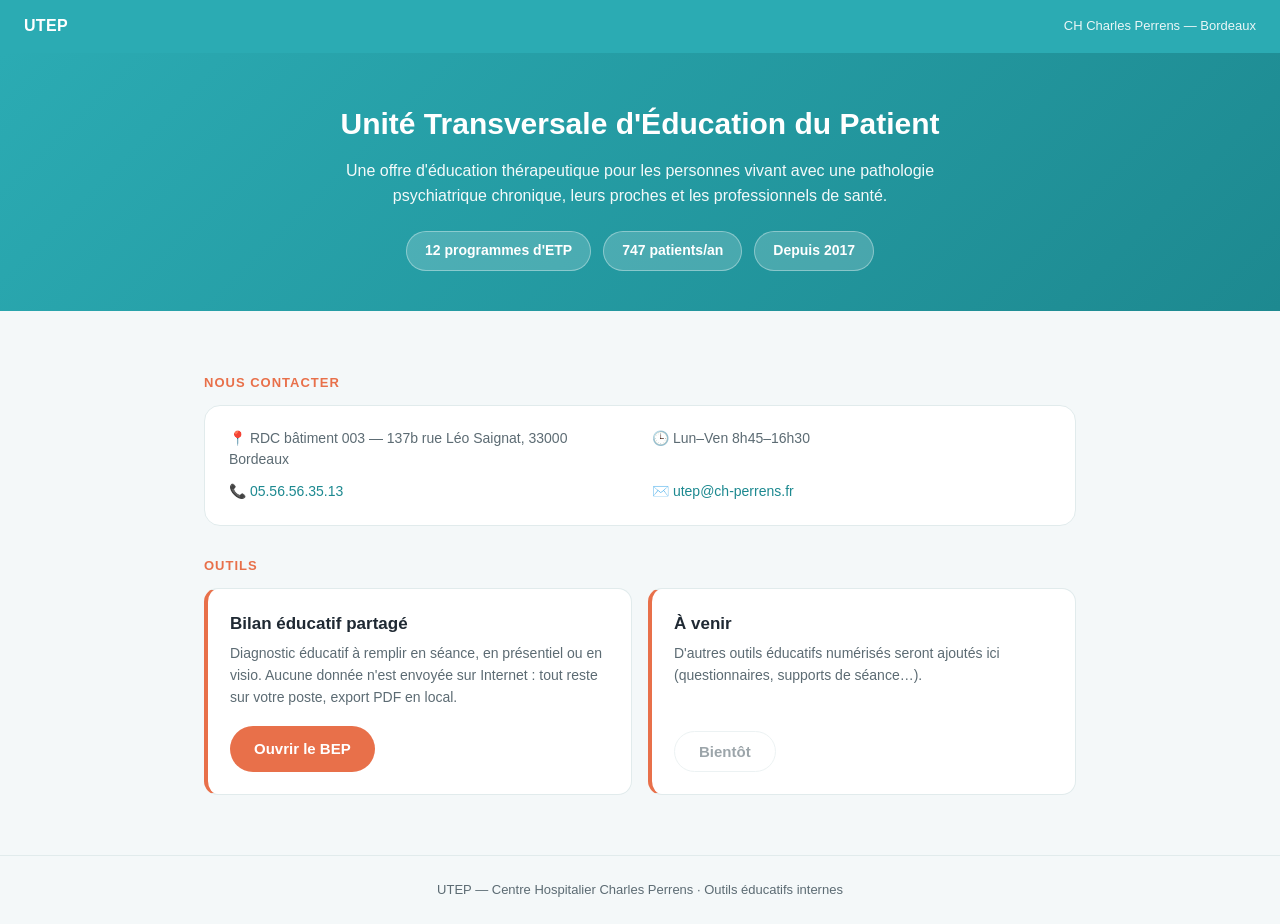
==== index.html @ a3031464 "initialize index + bep" ====
<!DOCTYPE html>
<html lang="fr">
<head>
<meta charset="UTF-8">
<meta name="viewport" content="width=device-width, initial-scale=1.0">
<title>UTEP — CH Charles Perrens</title>
<style>
  :root{
    --teal:#2BABB3;
    --teal-fonce:#1d8990;
    --orange:#E8704A;
    --encre:#1f2933;
    --gris:#5c6b73;
    --fond:#f4f8f9;
    --carte:#ffffff;
    --bord:#e1ebec;
  }
  *{box-sizing:border-box}
  body{
    margin:0;font-family:-apple-system,BlinkMacSystemFont,"Segoe UI",Roboto,Helvetica,Arial,sans-serif;
    background:var(--fond);color:var(--encre);line-height:1.55;
  }
  .nav{
    background:var(--teal);color:#fff;padding:14px 24px;
    display:flex;align-items:center;gap:14px;
  }
  .nav strong{font-size:16px;letter-spacing:.3px}
  .nav span{font-size:13px;opacity:.9;margin-left:auto}
  .hero{
    background:linear-gradient(135deg,var(--teal) 0%,var(--teal-fonce) 100%);
    color:#fff;padding:48px 24px 40px;text-align:center;
  }
  .hero h1{margin:0 0 12px;font-size:30px;font-weight:800}
  .hero p{margin:0 auto;max-width:620px;font-size:16px;opacity:.95}
  .stats{display:flex;gap:12px;justify-content:center;flex-wrap:wrap;margin-top:22px}
  .pill{
    background:rgba(255,255,255,.18);border:1px solid rgba(255,255,255,.35);
    border-radius:999px;padding:8px 18px;font-size:14px;font-weight:600;
  }
  .wrap{max-width:920px;margin:0 auto;padding:32px 24px 60px}
  .label{
    color:var(--orange);font-weight:700;font-size:13px;letter-spacing:1px;
    text-transform:uppercase;margin:30px 0 12px;
  }
  .carte{background:var(--carte);border:1px solid var(--bord);border-radius:16px;padding:22px 24px;margin-bottom:16px}
  .contact{display:grid;grid-template-columns:1fr 1fr;gap:10px 24px;font-size:14px;color:var(--gris)}
  .contact a{color:var(--teal-fonce);text-decoration:none}
  .contact a:hover{text-decoration:underline}
  .outils{display:grid;grid-template-columns:1fr 1fr;gap:16px}
  .outil{
    background:var(--carte);border:1px solid var(--bord);border-left:4px solid var(--orange);
    border-radius:14px;padding:22px;display:flex;flex-direction:column;
  }
  .outil h3{margin:0 0 6px;font-size:17px}
  .outil p{margin:0 0 18px;font-size:14px;color:var(--gris);flex:1}
  .btn{
    align-self:flex-start;background:var(--orange);color:#fff;border:0;border-radius:999px;
    padding:11px 24px;font-size:15px;font-weight:700;text-decoration:none;cursor:pointer;
    transition:filter .12s,transform .08s;
  }
  .btn:hover{filter:brightness(1.06)}
  .btn:active{transform:translateY(1px)}
  .btn.gris{background:#fff;color:var(--gris);border:1.5px solid var(--bord)}
  .pied{text-align:center;color:var(--gris);font-size:13px;padding:24px;border-top:1px solid var(--bord)}
  @media(max-width:640px){.contact,.outils{grid-template-columns:1fr}.hero h1{font-size:24px}}
</style>
</head>
<body>

<div class="nav">
  <strong>UTEP</strong>
  <span>CH Charles Perrens — Bordeaux</span>
</div>

<div class="hero">
  <h1>Unité Transversale d'Éducation du Patient</h1>
  <p>Une offre d'éducation thérapeutique pour les personnes vivant avec une pathologie psychiatrique chronique, leurs proches et les professionnels de santé.</p>
  <div class="stats">
    <span class="pill">12 programmes d'ETP</span>
    <span class="pill">747 patients/an</span>
    <span class="pill">Depuis 2017</span>
  </div>
</div>

<div class="wrap">

  <p class="label">Nous contacter</p>
  <div class="carte">
    <div class="contact">
      <div>📍 RDC bâtiment 003 — 137b rue Léo Saignat, 33000 Bordeaux</div>
      <div>🕒 Lun–Ven 8h45–16h30</div>
      <div>📞 <a href="tel:0556563513">05.56.56.35.13</a></div>
      <div>✉️ <a href="mailto:utep@ch-perrens.fr">utep@ch-perrens.fr</a></div>
    </div>
  </div>

  <p class="label">Outils</p>
  <div class="outils">
    <div class="outil">
      <h3>Bilan éducatif partagé</h3>
      <p>Diagnostic éducatif à remplir en séance, en présentiel ou en visio. Aucune donnée n'est envoyée sur Internet : tout reste sur votre poste, export PDF en local.</p>
      <a class="btn" href="bep.html">Ouvrir le BEP</a>
    </div>
    <div class="outil">
      <h3>À venir</h3>
      <p>D'autres outils éducatifs numérisés seront ajoutés ici (questionnaires, supports de séance…).</p>
      <button class="btn gris" disabled style="opacity:.6;cursor:default">Bientôt</button>
    </div>
  </div>

</div>

<div class="pied">UTEP — Centre Hospitalier Charles Perrens · Outils éducatifs internes</div>

</body>
</html>
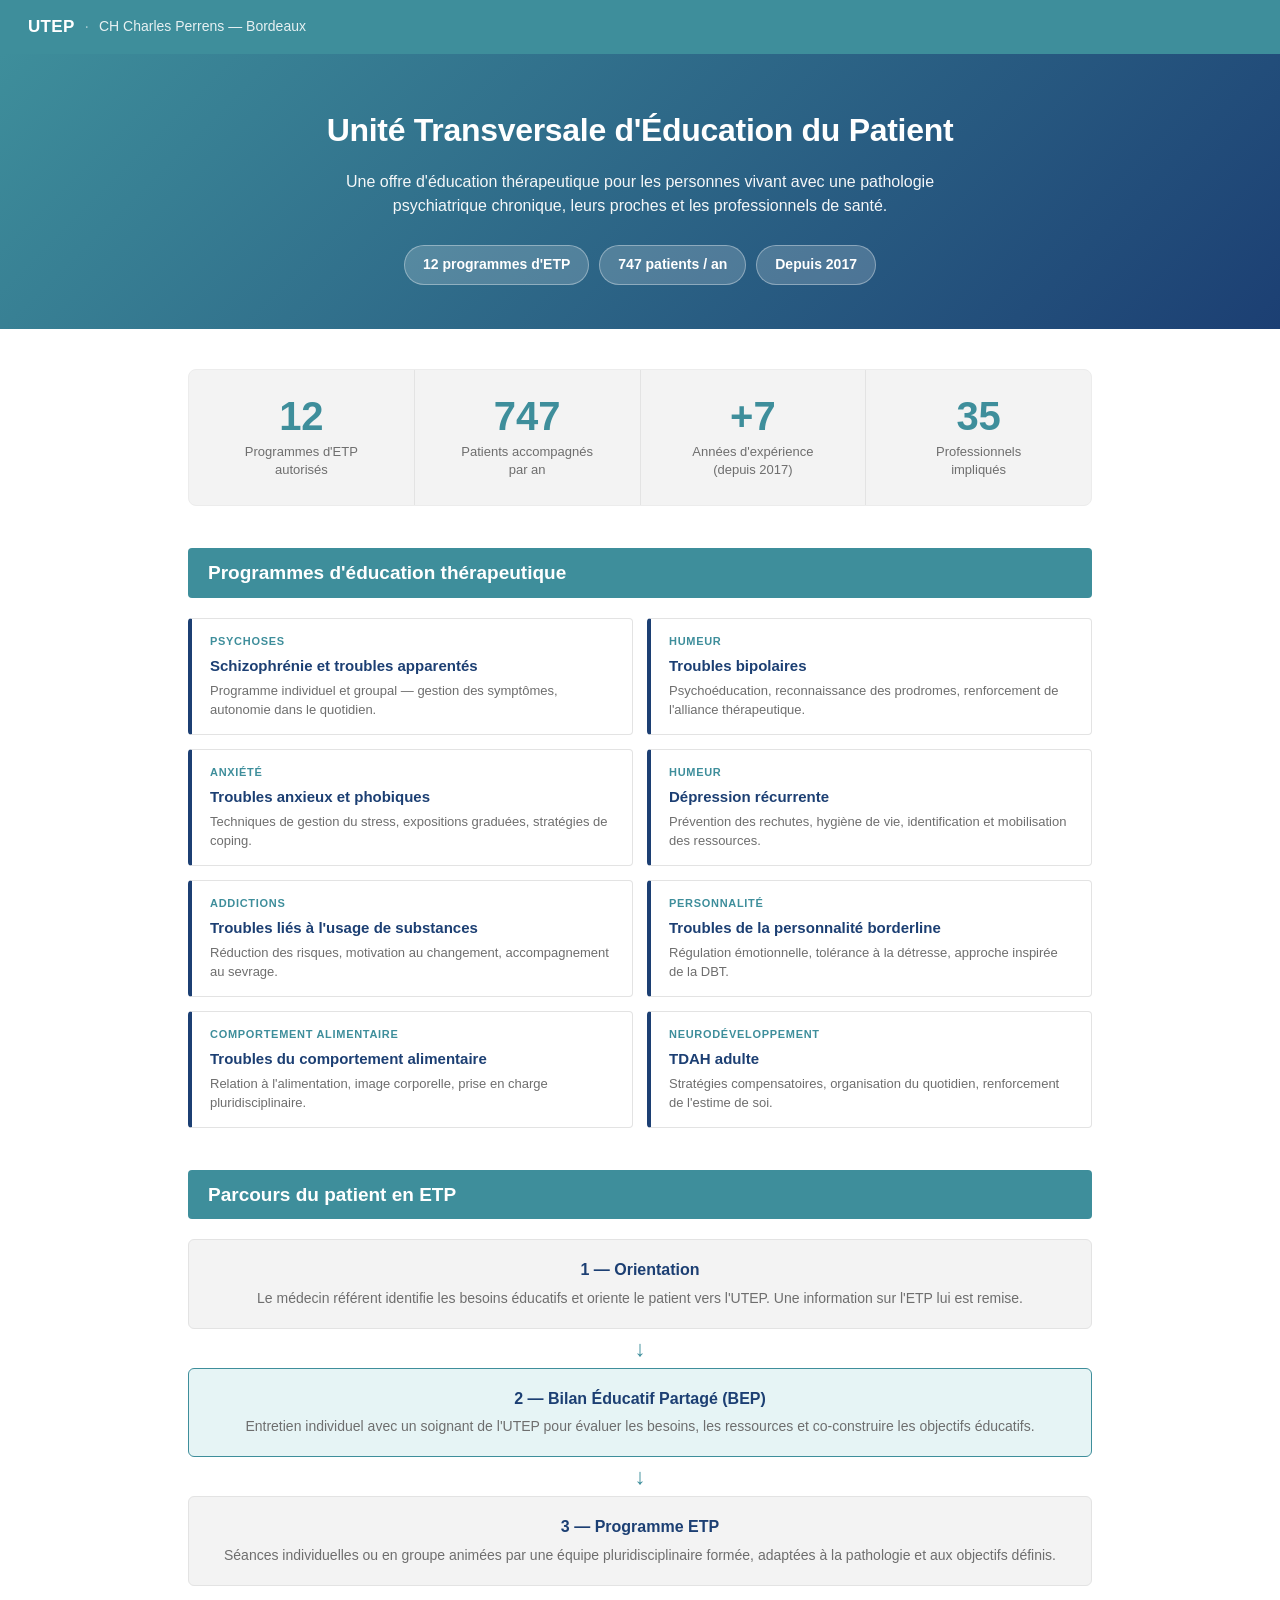
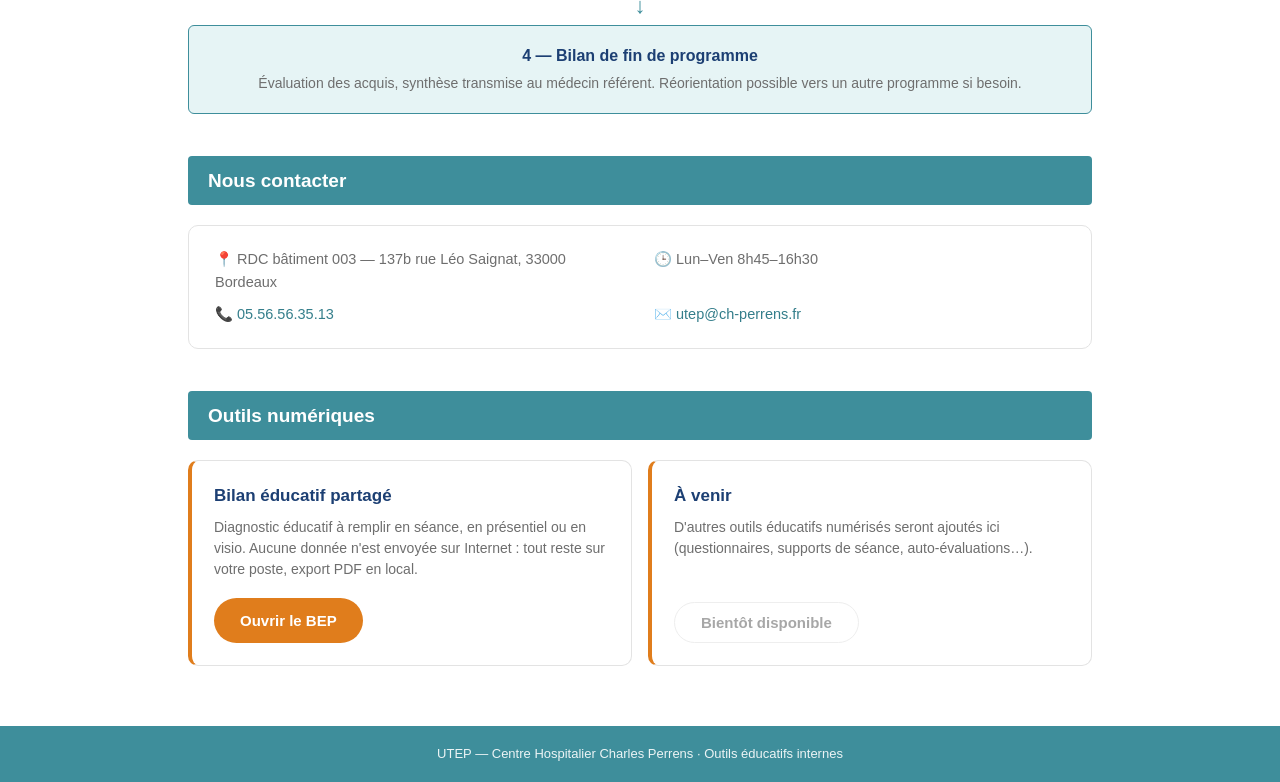
==== commit bfe8425b: "amlélioration index" ====
--- a/index.html
+++ b/index.html
@@ -5,88 +5,379 @@
 <meta name="viewport" content="width=device-width, initial-scale=1.0">
 <title>UTEP — CH Charles Perrens</title>
 <style>
-  :root{
-    --teal:#2BABB3;
-    --teal-fonce:#1d8990;
-    --orange:#E8704A;
-    --encre:#1f2933;
-    --gris:#5c6b73;
-    --fond:#f4f8f9;
-    --carte:#ffffff;
-    --bord:#e1ebec;
-  }
-  *{box-sizing:border-box}
-  body{
-    margin:0;font-family:-apple-system,BlinkMacSystemFont,"Segoe UI",Roboto,Helvetica,Arial,sans-serif;
-    background:var(--fond);color:var(--encre);line-height:1.55;
-  }
-  .nav{
-    background:var(--teal);color:#fff;padding:14px 24px;
-    display:flex;align-items:center;gap:14px;
-  }
-  .nav strong{font-size:16px;letter-spacing:.3px}
-  .nav span{font-size:13px;opacity:.9;margin-left:auto}
-  .hero{
-    background:linear-gradient(135deg,var(--teal) 0%,var(--teal-fonce) 100%);
-    color:#fff;padding:48px 24px 40px;text-align:center;
-  }
-  .hero h1{margin:0 0 12px;font-size:30px;font-weight:800}
-  .hero p{margin:0 auto;max-width:620px;font-size:16px;opacity:.95}
-  .stats{display:flex;gap:12px;justify-content:center;flex-wrap:wrap;margin-top:22px}
-  .pill{
-    background:rgba(255,255,255,.18);border:1px solid rgba(255,255,255,.35);
-    border-radius:999px;padding:8px 18px;font-size:14px;font-weight:600;
-  }
-  .wrap{max-width:920px;margin:0 auto;padding:32px 24px 60px}
-  .label{
-    color:var(--orange);font-weight:700;font-size:13px;letter-spacing:1px;
-    text-transform:uppercase;margin:30px 0 12px;
-  }
-  .carte{background:var(--carte);border:1px solid var(--bord);border-radius:16px;padding:22px 24px;margin-bottom:16px}
-  .contact{display:grid;grid-template-columns:1fr 1fr;gap:10px 24px;font-size:14px;color:var(--gris)}
-  .contact a{color:var(--teal-fonce);text-decoration:none}
-  .contact a:hover{text-decoration:underline}
-  .outils{display:grid;grid-template-columns:1fr 1fr;gap:16px}
-  .outil{
-    background:var(--carte);border:1px solid var(--bord);border-left:4px solid var(--orange);
-    border-radius:14px;padding:22px;display:flex;flex-direction:column;
-  }
-  .outil h3{margin:0 0 6px;font-size:17px}
-  .outil p{margin:0 0 18px;font-size:14px;color:var(--gris);flex:1}
-  .btn{
-    align-self:flex-start;background:var(--orange);color:#fff;border:0;border-radius:999px;
-    padding:11px 24px;font-size:15px;font-weight:700;text-decoration:none;cursor:pointer;
-    transition:filter .12s,transform .08s;
-  }
-  .btn:hover{filter:brightness(1.06)}
-  .btn:active{transform:translateY(1px)}
-  .btn.gris{background:#fff;color:var(--gris);border:1.5px solid var(--bord)}
-  .pied{text-align:center;color:var(--gris);font-size:13px;padding:24px;border-top:1px solid var(--bord)}
-  @media(max-width:640px){.contact,.outils{grid-template-columns:1fr}.hero h1{font-size:24px}}
+  :root {
+    --teal: #3e8e9b;
+    --teal-dark: #347e8b;
+    --navy: #1c3f73;
+    --orange: #e07d1c;
+    --text: #3f3f3f;
+    --grey: #6e6e6e;
+    --light: #f3f3f3;
+    --border: #e3e3e3;
+    --white: #fff;
+  }
+
+  * { box-sizing: border-box; margin: 0; padding: 0; }
+
+  body {
+    font-family: -apple-system, BlinkMacSystemFont, "Segoe UI", Roboto, Helvetica, Arial, sans-serif;
+    color: var(--text);
+    background: var(--white);
+    line-height: 1.55;
+    font-size: 16px;
+  }
+
+  a { color: var(--orange); text-decoration: none; }
+  a:hover { text-decoration: underline; }
+
+  /* NAV */
+  .nav {
+    background: var(--teal);
+    color: #fff;
+    display: flex;
+    align-items: center;
+    padding: 0 28px;
+    height: 54px;
+    gap: 10px;
+  }
+  .nav-brand { font-weight: 700; font-size: 17px; letter-spacing: .3px; }
+  .nav-sep { opacity: .5; }
+  .nav-sub { font-size: 14px; opacity: .88; }
+
+  /* HERO */
+  .hero {
+    background: linear-gradient(135deg, var(--teal) 0%, var(--navy) 100%);
+    color: #fff;
+    padding: 52px 28px 44px;
+    text-align: center;
+  }
+  .hero h1 {
+    font-size: 32px;
+    font-weight: 800;
+    margin-bottom: 14px;
+    letter-spacing: -.3px;
+  }
+  .hero p {
+    max-width: 640px;
+    margin: 0 auto 26px;
+    font-size: 16px;
+    opacity: .95;
+  }
+  .pills {
+    display: flex;
+    gap: 10px;
+    justify-content: center;
+    flex-wrap: wrap;
+  }
+  .pill {
+    background: rgba(255,255,255,.18);
+    border: 1px solid rgba(255,255,255,.35);
+    border-radius: 999px;
+    padding: 8px 18px;
+    font-size: 14px;
+    font-weight: 600;
+  }
+
+  /* WRAP */
+  .wrap { max-width: 960px; margin: 0 auto; padding: 0 28px 60px; }
+
+  /* SECTION TITLE */
+  .sec-title {
+    background: var(--teal);
+    color: #fff;
+    font-size: 19px;
+    font-weight: 700;
+    padding: 10px 20px;
+    border-radius: 4px;
+    margin: 42px 0 20px;
+  }
+
+  /* STATS */
+  .stats-band {
+    background: var(--light);
+    border: 1px solid #ececec;
+    border-radius: 8px;
+    display: flex;
+    overflow: hidden;
+    margin-top: 40px;
+  }
+  .stat-item {
+    flex: 1;
+    text-align: center;
+    padding: 26px 16px;
+    border-right: 1px solid var(--border);
+  }
+  .stat-item:last-child { border-right: none; }
+  .stat-num {
+    font-size: 40px;
+    font-weight: 800;
+    color: var(--teal);
+    line-height: 1;
+  }
+  .stat-label {
+    font-size: 13px;
+    color: var(--grey);
+    margin-top: 7px;
+    line-height: 1.4;
+  }
+
+  /* PROGRAMMES */
+  .prog-grid {
+    display: grid;
+    grid-template-columns: 1fr 1fr;
+    gap: 14px;
+  }
+  .prog-card {
+    border: 1px solid var(--border);
+    border-left: 4px solid var(--navy);
+    border-radius: 4px;
+    padding: 14px 18px;
+    background: var(--white);
+  }
+  .prog-cat {
+    font-size: 11px;
+    text-transform: uppercase;
+    letter-spacing: .7px;
+    color: var(--teal);
+    font-weight: 700;
+    margin-bottom: 4px;
+  }
+  .prog-name {
+    font-size: 15px;
+    color: var(--navy);
+    font-weight: 600;
+    margin-bottom: 5px;
+  }
+  .prog-detail {
+    font-size: 13px;
+    color: var(--grey);
+    line-height: 1.45;
+  }
+
+  /* PARCOURS */
+  .parcours { display: flex; flex-direction: column; }
+  .step {
+    border-radius: 6px;
+    padding: 18px 26px;
+    text-align: center;
+  }
+  .step.teal {
+    background: #e6f4f5;
+    border: 1.5px solid var(--teal);
+  }
+  .step.neutral {
+    background: var(--light);
+    border: 1px solid var(--border);
+  }
+  .step h4 {
+    font-size: 16px;
+    font-weight: 700;
+    color: var(--navy);
+    margin-bottom: 5px;
+  }
+  .step p { font-size: 14px; color: var(--grey); }
+  .step-arrow {
+    text-align: center;
+    color: var(--teal);
+    font-size: 22px;
+    line-height: 1.5;
+    padding: 3px 0;
+  }
+
+  /* CONTACT */
+  .contact-card {
+    background: var(--white);
+    border: 1px solid var(--border);
+    border-radius: 10px;
+    padding: 22px 26px;
+  }
+  .contact-grid {
+    display: grid;
+    grid-template-columns: 1fr 1fr;
+    gap: 10px 28px;
+    font-size: 14.5px;
+    color: var(--grey);
+  }
+  .contact-grid a { color: var(--teal-dark); }
+  .contact-grid a:hover { text-decoration: underline; }
+
+  /* OUTILS */
+  .outils-grid {
+    display: grid;
+    grid-template-columns: 1fr 1fr;
+    gap: 16px;
+  }
+  .outil-card {
+    background: var(--white);
+    border: 1px solid var(--border);
+    border-left: 4px solid var(--orange);
+    border-radius: 10px;
+    padding: 22px;
+    display: flex;
+    flex-direction: column;
+  }
+  .outil-card h3 { margin-bottom: 7px; font-size: 17px; color: var(--navy); }
+  .outil-card p { font-size: 14px; color: var(--grey); flex: 1; margin-bottom: 18px; line-height: 1.5; }
+  .btn {
+    align-self: flex-start;
+    background: var(--orange);
+    color: #fff;
+    border: 0;
+    border-radius: 999px;
+    padding: 11px 26px;
+    font-size: 15px;
+    font-weight: 700;
+    text-decoration: none;
+    cursor: pointer;
+    display: inline-block;
+    transition: filter .12s, transform .08s;
+  }
+  .btn:hover { filter: brightness(1.07); text-decoration: none; }
+  .btn:active { transform: translateY(1px); }
+  .btn.disabled {
+    background: var(--white);
+    color: var(--grey);
+    border: 1.5px solid var(--border);
+    opacity: .6;
+    cursor: default;
+    pointer-events: none;
+  }
+
+  /* FOOTER */
+  .footer {
+    background: var(--teal);
+    color: rgba(255,255,255,.9);
+    text-align: center;
+    font-size: 13px;
+    padding: 18px 24px;
+  }
+
+  @media (max-width: 640px) {
+    .stats-band { flex-direction: column; }
+    .stat-item { border-right: none; border-bottom: 1px solid var(--border); }
+    .stat-item:last-child { border-bottom: none; }
+    .prog-grid,
+    .outils-grid { grid-template-columns: 1fr; }
+    .contact-grid { grid-template-columns: 1fr; }
+    .hero h1 { font-size: 24px; }
+  }
 </style>
 </head>
 <body>
 
-<div class="nav">
-  <strong>UTEP</strong>
-  <span>CH Charles Perrens — Bordeaux</span>
-</div>
-
+<!-- NAV -->
+<nav class="nav">
+  <span class="nav-brand">UTEP</span>
+  <span class="nav-sep">·</span>
+  <span class="nav-sub">CH Charles Perrens — Bordeaux</span>
+</nav>
+
+<!-- HERO -->
 <div class="hero">
   <h1>Unité Transversale d'Éducation du Patient</h1>
   <p>Une offre d'éducation thérapeutique pour les personnes vivant avec une pathologie psychiatrique chronique, leurs proches et les professionnels de santé.</p>
-  <div class="stats">
+  <div class="pills">
     <span class="pill">12 programmes d'ETP</span>
-    <span class="pill">747 patients/an</span>
+    <span class="pill">747 patients / an</span>
     <span class="pill">Depuis 2017</span>
   </div>
 </div>
 
 <div class="wrap">
 
-  <p class="label">Nous contacter</p>
-  <div class="carte">
-    <div class="contact">
+  <!-- STATS -->
+  <div class="stats-band">
+    <div class="stat-item">
+      <div class="stat-num">12</div>
+      <div class="stat-label">Programmes d'ETP<br>autorisés</div>
+    </div>
+    <div class="stat-item">
+      <div class="stat-num">747</div>
+      <div class="stat-label">Patients accompagnés<br>par an</div>
+    </div>
+    <div class="stat-item">
+      <div class="stat-num">+7</div>
+      <div class="stat-label">Années d'expérience<br>(depuis 2017)</div>
+    </div>
+    <div class="stat-item">
+      <div class="stat-num">35</div>
+      <div class="stat-label">Professionnels<br>impliqués</div>
+    </div>
+  </div>
+
+  <!-- PROGRAMMES -->
+  <div class="sec-title">Programmes d'éducation thérapeutique</div>
+  <div class="prog-grid">
+    <div class="prog-card">
+      <div class="prog-cat">Psychoses</div>
+      <div class="prog-name">Schizophrénie et troubles apparentés</div>
+      <div class="prog-detail">Programme individuel et groupal — gestion des symptômes, autonomie dans le quotidien.</div>
+    </div>
+    <div class="prog-card">
+      <div class="prog-cat">Humeur</div>
+      <div class="prog-name">Troubles bipolaires</div>
+      <div class="prog-detail">Psychoéducation, reconnaissance des prodromes, renforcement de l'alliance thérapeutique.</div>
+    </div>
+    <div class="prog-card">
+      <div class="prog-cat">Anxiété</div>
+      <div class="prog-name">Troubles anxieux et phobiques</div>
+      <div class="prog-detail">Techniques de gestion du stress, expositions graduées, stratégies de coping.</div>
+    </div>
+    <div class="prog-card">
+      <div class="prog-cat">Humeur</div>
+      <div class="prog-name">Dépression récurrente</div>
+      <div class="prog-detail">Prévention des rechutes, hygiène de vie, identification et mobilisation des ressources.</div>
+    </div>
+    <div class="prog-card">
+      <div class="prog-cat">Addictions</div>
+      <div class="prog-name">Troubles liés à l'usage de substances</div>
+      <div class="prog-detail">Réduction des risques, motivation au changement, accompagnement au sevrage.</div>
+    </div>
+    <div class="prog-card">
+      <div class="prog-cat">Personnalité</div>
+      <div class="prog-name">Troubles de la personnalité borderline</div>
+      <div class="prog-detail">Régulation émotionnelle, tolérance à la détresse, approche inspirée de la DBT.</div>
+    </div>
+    <div class="prog-card">
+      <div class="prog-cat">Comportement alimentaire</div>
+      <div class="prog-name">Troubles du comportement alimentaire</div>
+      <div class="prog-detail">Relation à l'alimentation, image corporelle, prise en charge pluridisciplinaire.</div>
+    </div>
+    <div class="prog-card">
+      <div class="prog-cat">Neurodéveloppement</div>
+      <div class="prog-name">TDAH adulte</div>
+      <div class="prog-detail">Stratégies compensatoires, organisation du quotidien, renforcement de l'estime de soi.</div>
+    </div>
+  </div>
+
+  <!-- PARCOURS PATIENT -->
+  <div class="sec-title">Parcours du patient en ETP</div>
+  <div class="parcours">
+    <div class="step neutral">
+      <h4>1 — Orientation</h4>
+      <p>Le médecin référent identifie les besoins éducatifs et oriente le patient vers l'UTEP. Une information sur l'ETP lui est remise.</p>
+    </div>
+    <div class="step-arrow">↓</div>
+    <div class="step teal">
+      <h4>2 — Bilan Éducatif Partagé (BEP)</h4>
+      <p>Entretien individuel avec un soignant de l'UTEP pour évaluer les besoins, les ressources et co-construire les objectifs éducatifs.</p>
+    </div>
+    <div class="step-arrow">↓</div>
+    <div class="step neutral">
+      <h4>3 — Programme ETP</h4>
+      <p>Séances individuelles ou en groupe animées par une équipe pluridisciplinaire formée, adaptées à la pathologie et aux objectifs définis.</p>
+    </div>
+    <div class="step-arrow">↓</div>
+    <div class="step teal">
+      <h4>4 — Bilan de fin de programme</h4>
+      <p>Évaluation des acquis, synthèse transmise au médecin référent. Réorientation possible vers un autre programme si besoin.</p>
+    </div>
+  </div>
+
+  <!-- CONTACT -->
+  <div class="sec-title">Nous contacter</div>
+  <div class="contact-card">
+    <div class="contact-grid">
       <div>📍 RDC bâtiment 003 — 137b rue Léo Saignat, 33000 Bordeaux</div>
       <div>🕒 Lun–Ven 8h45–16h30</div>
       <div>📞 <a href="tel:0556563513">05.56.56.35.13</a></div>
@@ -94,23 +385,24 @@
     </div>
   </div>
 
-  <p class="label">Outils</p>
-  <div class="outils">
-    <div class="outil">
+  <!-- OUTILS -->
+  <div class="sec-title">Outils numériques</div>
+  <div class="outils-grid">
+    <div class="outil-card">
       <h3>Bilan éducatif partagé</h3>
       <p>Diagnostic éducatif à remplir en séance, en présentiel ou en visio. Aucune donnée n'est envoyée sur Internet : tout reste sur votre poste, export PDF en local.</p>
       <a class="btn" href="bep.html">Ouvrir le BEP</a>
     </div>
-    <div class="outil">
+    <div class="outil-card">
       <h3>À venir</h3>
-      <p>D'autres outils éducatifs numérisés seront ajoutés ici (questionnaires, supports de séance…).</p>
-      <button class="btn gris" disabled style="opacity:.6;cursor:default">Bientôt</button>
+      <p>D'autres outils éducatifs numérisés seront ajoutés ici (questionnaires, supports de séance, auto-évaluations…).</p>
+      <button class="btn disabled" disabled>Bientôt disponible</button>
     </div>
   </div>
 
 </div>
 
-<div class="pied">UTEP — Centre Hospitalier Charles Perrens · Outils éducatifs internes</div>
+<div class="footer">UTEP — Centre Hospitalier Charles Perrens · Outils éducatifs internes</div>
 
 </body>
 </html>
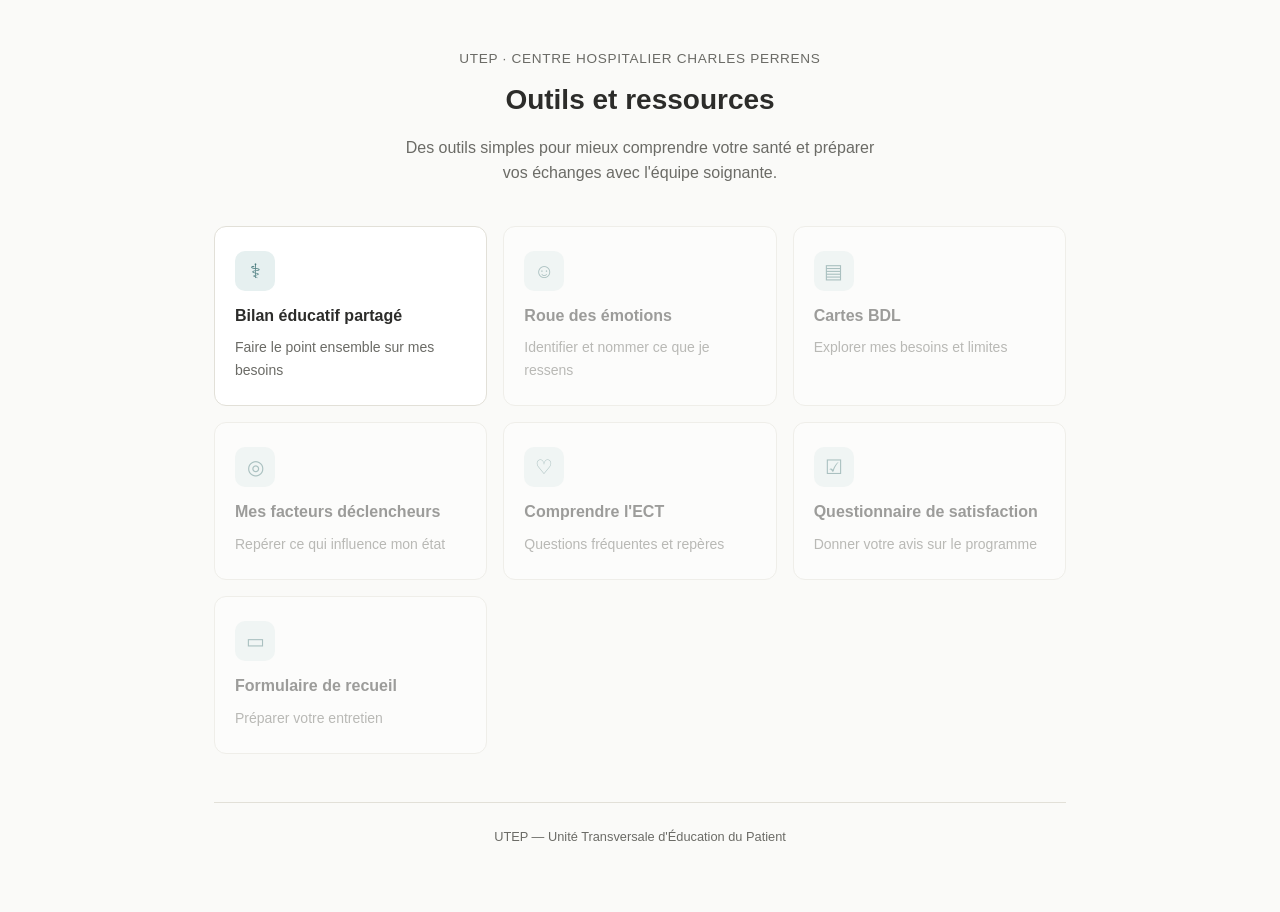
==== commit 55a77d37: "modification visuelle pour un style plus épuré" ====
--- a/index.html
+++ b/index.html
@@ -3,406 +3,68 @@
 <head>
 <meta charset="UTF-8">
 <meta name="viewport" content="width=device-width, initial-scale=1.0">
-<title>UTEP — CH Charles Perrens</title>
-<style>
-  :root {
-    --teal: #3e8e9b;
-    --teal-dark: #347e8b;
-    --navy: #1c3f73;
-    --orange: #e07d1c;
-    --text: #3f3f3f;
-    --grey: #6e6e6e;
-    --light: #f3f3f3;
-    --border: #e3e3e3;
-    --white: #fff;
-  }
-
-  * { box-sizing: border-box; margin: 0; padding: 0; }
-
-  body {
-    font-family: -apple-system, BlinkMacSystemFont, "Segoe UI", Roboto, Helvetica, Arial, sans-serif;
-    color: var(--text);
-    background: var(--white);
-    line-height: 1.55;
-    font-size: 16px;
-  }
-
-  a { color: var(--orange); text-decoration: none; }
-  a:hover { text-decoration: underline; }
-
-  /* NAV */
-  .nav {
-    background: var(--teal);
-    color: #fff;
-    display: flex;
-    align-items: center;
-    padding: 0 28px;
-    height: 54px;
-    gap: 10px;
-  }
-  .nav-brand { font-weight: 700; font-size: 17px; letter-spacing: .3px; }
-  .nav-sep { opacity: .5; }
-  .nav-sub { font-size: 14px; opacity: .88; }
-
-  /* HERO */
-  .hero {
-    background: linear-gradient(135deg, var(--teal) 0%, var(--navy) 100%);
-    color: #fff;
-    padding: 52px 28px 44px;
-    text-align: center;
-  }
-  .hero h1 {
-    font-size: 32px;
-    font-weight: 800;
-    margin-bottom: 14px;
-    letter-spacing: -.3px;
-  }
-  .hero p {
-    max-width: 640px;
-    margin: 0 auto 26px;
-    font-size: 16px;
-    opacity: .95;
-  }
-  .pills {
-    display: flex;
-    gap: 10px;
-    justify-content: center;
-    flex-wrap: wrap;
-  }
-  .pill {
-    background: rgba(255,255,255,.18);
-    border: 1px solid rgba(255,255,255,.35);
-    border-radius: 999px;
-    padding: 8px 18px;
-    font-size: 14px;
-    font-weight: 600;
-  }
-
-  /* WRAP */
-  .wrap { max-width: 960px; margin: 0 auto; padding: 0 28px 60px; }
-
-  /* SECTION TITLE */
-  .sec-title {
-    background: var(--teal);
-    color: #fff;
-    font-size: 19px;
-    font-weight: 700;
-    padding: 10px 20px;
-    border-radius: 4px;
-    margin: 42px 0 20px;
-  }
-
-  /* STATS */
-  .stats-band {
-    background: var(--light);
-    border: 1px solid #ececec;
-    border-radius: 8px;
-    display: flex;
-    overflow: hidden;
-    margin-top: 40px;
-  }
-  .stat-item {
-    flex: 1;
-    text-align: center;
-    padding: 26px 16px;
-    border-right: 1px solid var(--border);
-  }
-  .stat-item:last-child { border-right: none; }
-  .stat-num {
-    font-size: 40px;
-    font-weight: 800;
-    color: var(--teal);
-    line-height: 1;
-  }
-  .stat-label {
-    font-size: 13px;
-    color: var(--grey);
-    margin-top: 7px;
-    line-height: 1.4;
-  }
-
-  /* PROGRAMMES */
-  .prog-grid {
-    display: grid;
-    grid-template-columns: 1fr 1fr;
-    gap: 14px;
-  }
-  .prog-card {
-    border: 1px solid var(--border);
-    border-left: 4px solid var(--navy);
-    border-radius: 4px;
-    padding: 14px 18px;
-    background: var(--white);
-  }
-  .prog-cat {
-    font-size: 11px;
-    text-transform: uppercase;
-    letter-spacing: .7px;
-    color: var(--teal);
-    font-weight: 700;
-    margin-bottom: 4px;
-  }
-  .prog-name {
-    font-size: 15px;
-    color: var(--navy);
-    font-weight: 600;
-    margin-bottom: 5px;
-  }
-  .prog-detail {
-    font-size: 13px;
-    color: var(--grey);
-    line-height: 1.45;
-  }
-
-  /* PARCOURS */
-  .parcours { display: flex; flex-direction: column; }
-  .step {
-    border-radius: 6px;
-    padding: 18px 26px;
-    text-align: center;
-  }
-  .step.teal {
-    background: #e6f4f5;
-    border: 1.5px solid var(--teal);
-  }
-  .step.neutral {
-    background: var(--light);
-    border: 1px solid var(--border);
-  }
-  .step h4 {
-    font-size: 16px;
-    font-weight: 700;
-    color: var(--navy);
-    margin-bottom: 5px;
-  }
-  .step p { font-size: 14px; color: var(--grey); }
-  .step-arrow {
-    text-align: center;
-    color: var(--teal);
-    font-size: 22px;
-    line-height: 1.5;
-    padding: 3px 0;
-  }
-
-  /* CONTACT */
-  .contact-card {
-    background: var(--white);
-    border: 1px solid var(--border);
-    border-radius: 10px;
-    padding: 22px 26px;
-  }
-  .contact-grid {
-    display: grid;
-    grid-template-columns: 1fr 1fr;
-    gap: 10px 28px;
-    font-size: 14.5px;
-    color: var(--grey);
-  }
-  .contact-grid a { color: var(--teal-dark); }
-  .contact-grid a:hover { text-decoration: underline; }
-
-  /* OUTILS */
-  .outils-grid {
-    display: grid;
-    grid-template-columns: 1fr 1fr;
-    gap: 16px;
-  }
-  .outil-card {
-    background: var(--white);
-    border: 1px solid var(--border);
-    border-left: 4px solid var(--orange);
-    border-radius: 10px;
-    padding: 22px;
-    display: flex;
-    flex-direction: column;
-  }
-  .outil-card h3 { margin-bottom: 7px; font-size: 17px; color: var(--navy); }
-  .outil-card p { font-size: 14px; color: var(--grey); flex: 1; margin-bottom: 18px; line-height: 1.5; }
-  .btn {
-    align-self: flex-start;
-    background: var(--orange);
-    color: #fff;
-    border: 0;
-    border-radius: 999px;
-    padding: 11px 26px;
-    font-size: 15px;
-    font-weight: 700;
-    text-decoration: none;
-    cursor: pointer;
-    display: inline-block;
-    transition: filter .12s, transform .08s;
-  }
-  .btn:hover { filter: brightness(1.07); text-decoration: none; }
-  .btn:active { transform: translateY(1px); }
-  .btn.disabled {
-    background: var(--white);
-    color: var(--grey);
-    border: 1.5px solid var(--border);
-    opacity: .6;
-    cursor: default;
-    pointer-events: none;
-  }
-
-  /* FOOTER */
-  .footer {
-    background: var(--teal);
-    color: rgba(255,255,255,.9);
-    text-align: center;
-    font-size: 13px;
-    padding: 18px 24px;
-  }
-
-  @media (max-width: 640px) {
-    .stats-band { flex-direction: column; }
-    .stat-item { border-right: none; border-bottom: 1px solid var(--border); }
-    .stat-item:last-child { border-bottom: none; }
-    .prog-grid,
-    .outils-grid { grid-template-columns: 1fr; }
-    .contact-grid { grid-template-columns: 1fr; }
-    .hero h1 { font-size: 24px; }
-  }
-</style>
+<title>Outils et ressources — UTEP</title>
+<link rel="stylesheet" href="style.css">
 </head>
 <body>
+  <div class="container">
 
-<!-- NAV -->
-<nav class="nav">
-  <span class="nav-brand">UTEP</span>
-  <span class="nav-sep">·</span>
-  <span class="nav-sub">CH Charles Perrens — Bordeaux</span>
-</nav>
+    <header>
+      <p class="eyebrow">UTEP · Centre Hospitalier Charles Perrens</p>
+      <h1>Outils et ressources</h1>
+      <p class="intro">Des outils simples pour mieux comprendre votre santé et préparer vos échanges avec l'équipe soignante.</p>
+    </header>
 
-<!-- HERO -->
-<div class="hero">
-  <h1>Unité Transversale d'Éducation du Patient</h1>
-  <p>Une offre d'éducation thérapeutique pour les personnes vivant avec une pathologie psychiatrique chronique, leurs proches et les professionnels de santé.</p>
-  <div class="pills">
-    <span class="pill">12 programmes d'ETP</span>
-    <span class="pill">747 patients / an</span>
-    <span class="pill">Depuis 2017</span>
+    <div class="grid">
+
+      <a href="bep.html" class="card">
+        <div class="icon">⚕</div>
+        <h2>Bilan éducatif partagé</h2>
+        <p>Faire le point ensemble sur mes besoins</p>
+      </a>
+
+      <a href="roue-des-emotions.html" class="card disabled">
+        <div class="icon">☺</div>
+        <h2>Roue des émotions</h2>
+        <p>Identifier et nommer ce que je ressens</p>
+      </a>
+
+      <a href="cartes-bdl.html" class="card disabled">
+        <div class="icon">▤</div>
+        <h2>Cartes BDL</h2>
+        <p>Explorer mes besoins et limites</p>
+      </a>
+
+      <a href="facteurs-declencheurs.html" class="card disabled">
+        <div class="icon">◎</div>
+        <h2>Mes facteurs déclencheurs</h2>
+        <p>Repérer ce qui influence mon état</p>
+      </a>
+
+      <a href="comprendre-ect.html" class="card disabled">
+        <div class="icon">♡</div>
+        <h2>Comprendre l'ECT</h2>
+        <p>Questions fréquentes et repères</p>
+      </a>
+
+      <a href="questionnaire-satisfaction.html" class="card disabled">
+        <div class="icon">☑</div>
+        <h2>Questionnaire de satisfaction</h2>
+        <p>Donner votre avis sur le programme</p>
+      </a>
+
+      <a href="formulaire-recueil.html" class="card disabled">
+        <div class="icon">▭</div>
+        <h2>Formulaire de recueil</h2>
+        <p>Préparer votre entretien</p>
+      </a>
+
+    </div>
+
+    <footer>
+      <p>UTEP — Unité Transversale d'Éducation du Patient</p>
+    </footer>
+
   </div>
-</div>
-
-<div class="wrap">
-
-  <!-- STATS -->
-  <div class="stats-band">
-    <div class="stat-item">
-      <div class="stat-num">12</div>
-      <div class="stat-label">Programmes d'ETP<br>autorisés</div>
-    </div>
-    <div class="stat-item">
-      <div class="stat-num">747</div>
-      <div class="stat-label">Patients accompagnés<br>par an</div>
-    </div>
-    <div class="stat-item">
-      <div class="stat-num">+7</div>
-      <div class="stat-label">Années d'expérience<br>(depuis 2017)</div>
-    </div>
-    <div class="stat-item">
-      <div class="stat-num">35</div>
-      <div class="stat-label">Professionnels<br>impliqués</div>
-    </div>
-  </div>
-
-  <!-- PROGRAMMES -->
-  <div class="sec-title">Programmes d'éducation thérapeutique</div>
-  <div class="prog-grid">
-    <div class="prog-card">
-      <div class="prog-cat">Psychoses</div>
-      <div class="prog-name">Schizophrénie et troubles apparentés</div>
-      <div class="prog-detail">Programme individuel et groupal — gestion des symptômes, autonomie dans le quotidien.</div>
-    </div>
-    <div class="prog-card">
-      <div class="prog-cat">Humeur</div>
-      <div class="prog-name">Troubles bipolaires</div>
-      <div class="prog-detail">Psychoéducation, reconnaissance des prodromes, renforcement de l'alliance thérapeutique.</div>
-    </div>
-    <div class="prog-card">
-      <div class="prog-cat">Anxiété</div>
-      <div class="prog-name">Troubles anxieux et phobiques</div>
-      <div class="prog-detail">Techniques de gestion du stress, expositions graduées, stratégies de coping.</div>
-    </div>
-    <div class="prog-card">
-      <div class="prog-cat">Humeur</div>
-      <div class="prog-name">Dépression récurrente</div>
-      <div class="prog-detail">Prévention des rechutes, hygiène de vie, identification et mobilisation des ressources.</div>
-    </div>
-    <div class="prog-card">
-      <div class="prog-cat">Addictions</div>
-      <div class="prog-name">Troubles liés à l'usage de substances</div>
-      <div class="prog-detail">Réduction des risques, motivation au changement, accompagnement au sevrage.</div>
-    </div>
-    <div class="prog-card">
-      <div class="prog-cat">Personnalité</div>
-      <div class="prog-name">Troubles de la personnalité borderline</div>
-      <div class="prog-detail">Régulation émotionnelle, tolérance à la détresse, approche inspirée de la DBT.</div>
-    </div>
-    <div class="prog-card">
-      <div class="prog-cat">Comportement alimentaire</div>
-      <div class="prog-name">Troubles du comportement alimentaire</div>
-      <div class="prog-detail">Relation à l'alimentation, image corporelle, prise en charge pluridisciplinaire.</div>
-    </div>
-    <div class="prog-card">
-      <div class="prog-cat">Neurodéveloppement</div>
-      <div class="prog-name">TDAH adulte</div>
-      <div class="prog-detail">Stratégies compensatoires, organisation du quotidien, renforcement de l'estime de soi.</div>
-    </div>
-  </div>
-
-  <!-- PARCOURS PATIENT -->
-  <div class="sec-title">Parcours du patient en ETP</div>
-  <div class="parcours">
-    <div class="step neutral">
-      <h4>1 — Orientation</h4>
-      <p>Le médecin référent identifie les besoins éducatifs et oriente le patient vers l'UTEP. Une information sur l'ETP lui est remise.</p>
-    </div>
-    <div class="step-arrow">↓</div>
-    <div class="step teal">
-      <h4>2 — Bilan Éducatif Partagé (BEP)</h4>
-      <p>Entretien individuel avec un soignant de l'UTEP pour évaluer les besoins, les ressources et co-construire les objectifs éducatifs.</p>
-    </div>
-    <div class="step-arrow">↓</div>
-    <div class="step neutral">
-      <h4>3 — Programme ETP</h4>
-      <p>Séances individuelles ou en groupe animées par une équipe pluridisciplinaire formée, adaptées à la pathologie et aux objectifs définis.</p>
-    </div>
-    <div class="step-arrow">↓</div>
-    <div class="step teal">
-      <h4>4 — Bilan de fin de programme</h4>
-      <p>Évaluation des acquis, synthèse transmise au médecin référent. Réorientation possible vers un autre programme si besoin.</p>
-    </div>
-  </div>
-
-  <!-- CONTACT -->
-  <div class="sec-title">Nous contacter</div>
-  <div class="contact-card">
-    <div class="contact-grid">
-      <div>📍 RDC bâtiment 003 — 137b rue Léo Saignat, 33000 Bordeaux</div>
-      <div>🕒 Lun–Ven 8h45–16h30</div>
-      <div>📞 <a href="tel:0556563513">05.56.56.35.13</a></div>
-      <div>✉️ <a href="mailto:utep@ch-perrens.fr">utep@ch-perrens.fr</a></div>
-    </div>
-  </div>
-
-  <!-- OUTILS -->
-  <div class="sec-title">Outils numériques</div>
-  <div class="outils-grid">
-    <div class="outil-card">
-      <h3>Bilan éducatif partagé</h3>
-      <p>Diagnostic éducatif à remplir en séance, en présentiel ou en visio. Aucune donnée n'est envoyée sur Internet : tout reste sur votre poste, export PDF en local.</p>
-      <a class="btn" href="bep.html">Ouvrir le BEP</a>
-    </div>
-    <div class="outil-card">
-      <h3>À venir</h3>
-      <p>D'autres outils éducatifs numérisés seront ajoutés ici (questionnaires, supports de séance, auto-évaluations…).</p>
-      <button class="btn disabled" disabled>Bientôt disponible</button>
-    </div>
-  </div>
-
-</div>
-
-<div class="footer">UTEP — Centre Hospitalier Charles Perrens · Outils éducatifs internes</div>
-
 </body>
 </html>
--- a/style.css
+++ b/style.css
@@ -0,0 +1,129 @@
+/* ============================================================
+   UTEP — CH Charles Perrens
+   Feuille de style principale (index.html)
+   ============================================================ */
+
+:root {
+  --bg:             #FAFAF8;
+  --card-bg:        #FFFFFF;
+  --accent:         #4A7C7E;
+  --accent-light:   #E6F0F0;
+  --text-primary:   #2C2C2A;
+  --text-secondary: #6B6B66;
+  --border:         #E2E0D8;
+}
+
+*, *::before, *::after { box-sizing: border-box; }
+
+body {
+  margin: 0;
+  font-family: -apple-system, BlinkMacSystemFont, "Segoe UI", Roboto, Helvetica, Arial, sans-serif;
+  background: var(--bg);
+  color: var(--text-primary);
+  line-height: 1.6;
+}
+
+/* ── Conteneur ── */
+.container {
+  max-width: 900px;
+  margin: 0 auto;
+  padding: 3rem 1.5rem 4rem;
+}
+
+/* ── En-tête ── */
+header {
+  text-align: center;
+  margin-bottom: 2.5rem;
+}
+
+header p.eyebrow {
+  font-size: 0.85rem;
+  color: var(--text-secondary);
+  margin: 0 0 0.5rem;
+  text-transform: uppercase;
+  letter-spacing: 0.05em;
+}
+
+header h1 {
+  font-size: 1.75rem;
+  font-weight: 600;
+  margin: 0 0 0.75rem;
+}
+
+header p.intro {
+  font-size: 1rem;
+  color: var(--text-secondary);
+  max-width: 480px;
+  margin: 0 auto;
+}
+
+/* ── Grille de cartes ── */
+.grid {
+  display: grid;
+  grid-template-columns: repeat(auto-fit, minmax(220px, 1fr));
+  gap: 1rem;
+}
+
+.card {
+  background: var(--card-bg);
+  border: 1px solid var(--border);
+  border-radius: 12px;
+  padding: 1.5rem 1.25rem;
+  text-decoration: none;
+  color: inherit;
+  display: flex;
+  flex-direction: column;
+  gap: 0.5rem;
+  transition: border-color 0.15s ease, transform 0.15s ease;
+}
+
+.card:hover {
+  border-color: var(--accent);
+  transform: translateY(-2px);
+}
+
+.card .icon {
+  width: 40px;
+  height: 40px;
+  border-radius: 10px;
+  background: var(--accent-light);
+  color: var(--accent);
+  display: flex;
+  align-items: center;
+  justify-content: center;
+  font-size: 1.25rem;
+  margin-bottom: 0.25rem;
+}
+
+.card h2 {
+  font-size: 1rem;
+  font-weight: 600;
+  margin: 0;
+}
+
+.card p {
+  font-size: 0.875rem;
+  color: var(--text-secondary);
+  margin: 0;
+}
+
+/* ── Pied de page ── */
+footer {
+  text-align: center;
+  margin-top: 3rem;
+  padding-top: 1.5rem;
+  border-top: 1px solid var(--border);
+}
+
+footer p {
+  font-size: 0.8rem;
+  color: var(--text-secondary);
+  margin: 0;
+}
+
+/* ── Carte désactivée ── */
+.card.disabled {
+  opacity: 0.45;
+  cursor: default;
+  pointer-events: none;
+}
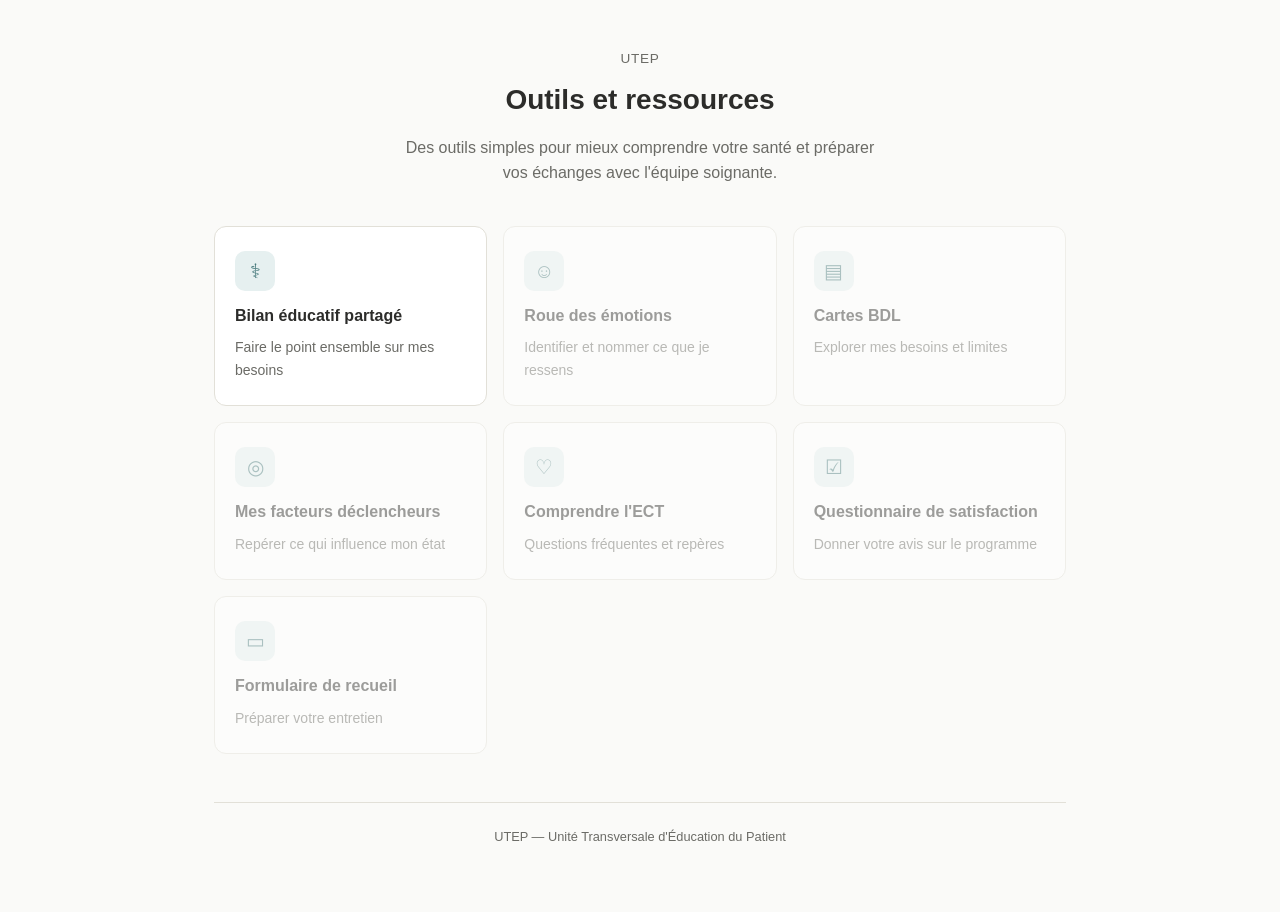
==== commit 2c148d07: "modification écrite sur le contenu" ====
--- a/index.html
+++ b/index.html
@@ -10,7 +10,7 @@
   <div class="container">
 
     <header>
-      <p class="eyebrow">UTEP · Centre Hospitalier Charles Perrens</p>
+      <p class="eyebrow">UTEP</p>
       <h1>Outils et ressources</h1>
       <p class="intro">Des outils simples pour mieux comprendre votre santé et préparer vos échanges avec l'équipe soignante.</p>
     </header>
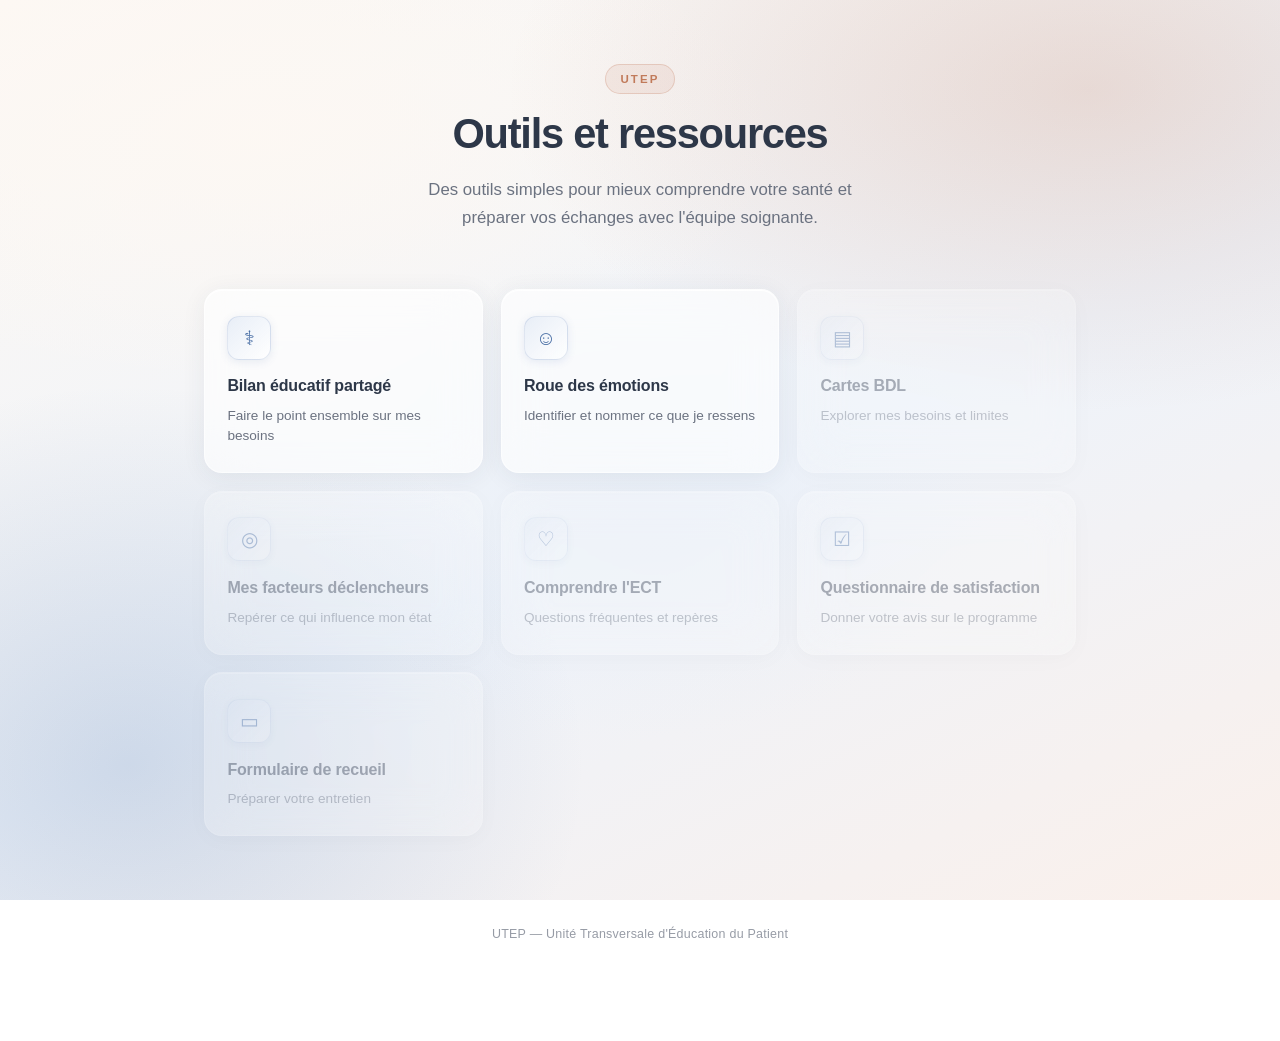
==== commit 8052e6ac: "feat: activate roue-des-emotions card on home page" ====
--- a/index.html
+++ b/index.html
@@ -23,7 +23,7 @@
         <p>Faire le point ensemble sur mes besoins</p>
       </a>
 
-      <a href="roue-des-emotions.html" class="card disabled">
+      <a href="roue-des-emotions.html" class="card">
         <div class="icon">☺</div>
         <h2>Roue des émotions</h2>
         <p>Identifier et nommer ce que je ressens</p>
--- a/style.css
+++ b/style.css
@@ -1,129 +1,223 @@
 /* ============================================================
    UTEP — CH Charles Perrens
-   Feuille de style principale (index.html)
+   Warm Clinical — Glassmorphism premium
    ============================================================ */
 
 :root {
-  --bg:             #FAFAF8;
-  --card-bg:        #FFFFFF;
-  --accent:         #4A7C7E;
-  --accent-light:   #E6F0F0;
-  --text-primary:   #2C2C2A;
-  --text-secondary: #6B6B66;
-  --border:         #E2E0D8;
+  --bleu:        #4A6FA5;
+  --bleu-clair:  #E8EEF7;
+  --terra:       #C17A5A;
+  --marine:      #2D3748;
+  --gris:        #6B7280;
+  --blanc-verre: rgba(255, 255, 255, 0.62);
+  --bord-verre:  rgba(255, 255, 255, 0.55);
 }
 
 *, *::before, *::after { box-sizing: border-box; }
 
+html { height: 100%; }
+
 body {
   margin: 0;
+  min-height: 100%;
   font-family: -apple-system, BlinkMacSystemFont, "Segoe UI", Roboto, Helvetica, Arial, sans-serif;
-  background: var(--bg);
-  color: var(--text-primary);
+  color: var(--marine);
   line-height: 1.6;
+
+  /* Fond dégradé avec orbes colorés flottants */
+  background:
+    radial-gradient(ellipse 70% 55% at 85% 10%,  rgba(193, 122,  90, .22) 0%, transparent 65%),
+    radial-gradient(ellipse 55% 65% at 10% 85%,  rgba( 74, 111, 165, .20) 0%, transparent 65%),
+    radial-gradient(ellipse 45% 45% at 50% 55%,  rgba(232, 238, 247, .70) 0%, transparent 60%),
+    radial-gradient(ellipse 60% 40% at 20% 15%,  rgba(253, 248, 243, .90) 0%, transparent 70%),
+    linear-gradient(155deg, #FDF8F3 0%, #EEF3FA 55%, #FAF0EB 100%);
+  background-attachment: fixed;
 }
 
 /* ── Conteneur ── */
 .container {
-  max-width: 900px;
+  max-width: 920px;
   margin: 0 auto;
-  padding: 3rem 1.5rem 4rem;
+  padding: 4rem 1.5rem 6rem;
 }
 
 /* ── En-tête ── */
 header {
   text-align: center;
-  margin-bottom: 2.5rem;
+  margin-bottom: 3.5rem;
 }
 
 header p.eyebrow {
-  font-size: 0.85rem;
-  color: var(--text-secondary);
-  margin: 0 0 0.5rem;
+  display: inline-block;
+  font-size: 0.72rem;
+  font-weight: 800;
+  color: var(--terra);
+  margin: 0 0 1rem;
   text-transform: uppercase;
-  letter-spacing: 0.05em;
+  letter-spacing: 0.18em;
+  background: rgba(193, 122, 90, .1);
+  padding: 5px 14px;
+  border-radius: 999px;
+  border: 1px solid rgba(193, 122, 90, .25);
 }
 
 header h1 {
-  font-size: 1.75rem;
-  font-weight: 600;
-  margin: 0 0 0.75rem;
+  font-size: 2.6rem;
+  font-weight: 800;
+  margin: 0 0 1.1rem;
+  color: var(--marine);
+  letter-spacing: -.03em;
+  line-height: 1.15;
 }
 
 header p.intro {
-  font-size: 1rem;
-  color: var(--text-secondary);
-  max-width: 480px;
+  font-size: 1.05rem;
+  color: var(--gris);
+  max-width: 440px;
   margin: 0 auto;
+  line-height: 1.7;
 }
 
 /* ── Grille de cartes ── */
 .grid {
   display: grid;
-  grid-template-columns: repeat(auto-fit, minmax(220px, 1fr));
-  gap: 1rem;
-}
-
+  grid-template-columns: repeat(auto-fit, minmax(240px, 1fr));
+  gap: 1.1rem;
+}
+
+/* ── Carte glassmorphism ── */
 .card {
-  background: var(--card-bg);
-  border: 1px solid var(--border);
-  border-radius: 12px;
-  padding: 1.5rem 1.25rem;
+  background: var(--blanc-verre);
+  backdrop-filter: blur(22px);
+  -webkit-backdrop-filter: blur(22px);
+  border: 1px solid var(--bord-verre);
+  border-radius: 18px;
+  padding: 1.6rem 1.4rem;
   text-decoration: none;
   color: inherit;
   display: flex;
   flex-direction: column;
-  gap: 0.5rem;
-  transition: border-color 0.15s ease, transform 0.15s ease;
+  gap: 0.45rem;
+  position: relative;
+  overflow: hidden;
+
+  box-shadow:
+    0 4px 24px rgba(45, 55, 72, .07),
+    0 1px 0px rgba(255,255,255,.9) inset;
+
+  transition:
+    transform 0.22s cubic-bezier(.34,1.56,.64,1),
+    box-shadow 0.22s ease,
+    border-color 0.2s ease;
+}
+
+/* Reflet lumineux en haut à gauche */
+.card::before {
+  content: '';
+  position: absolute;
+  top: 0; left: 0; right: 0;
+  height: 1px;
+  background: linear-gradient(90deg, transparent 0%, rgba(255,255,255,.9) 40%, transparent 100%);
+  border-radius: 18px 18px 0 0;
 }
 
 .card:hover {
-  border-color: var(--accent);
-  transform: translateY(-2px);
-}
-
+  transform: translateY(-5px) scale(1.01);
+  border-color: rgba(74, 111, 165, .4);
+  box-shadow:
+    0 16px 40px rgba(74, 111, 165, .15),
+    0 4px 12px rgba(45, 55, 72, .08),
+    0 1px 0px rgba(255,255,255,.9) inset;
+}
+
+/* Icône */
 .card .icon {
-  width: 40px;
-  height: 40px;
-  border-radius: 10px;
-  background: var(--accent-light);
-  color: var(--accent);
+  width: 44px;
+  height: 44px;
+  border-radius: 12px;
+  background: linear-gradient(135deg, var(--bleu-clair) 0%, rgba(255,255,255,.8) 100%);
+  color: var(--bleu);
   display: flex;
   align-items: center;
   justify-content: center;
   font-size: 1.25rem;
-  margin-bottom: 0.25rem;
+  margin-bottom: 0.4rem;
+  border: 1px solid rgba(74, 111, 165, .15);
+  transition: background 0.2s, color 0.2s, transform 0.2s;
+  box-shadow: 0 2px 8px rgba(74, 111, 165, .12);
+}
+
+.card:hover .icon {
+  background: linear-gradient(135deg, var(--bleu) 0%, #3a5a8a 100%);
+  color: #fff;
+  transform: scale(1.08);
+  box-shadow: 0 4px 14px rgba(74, 111, 165, .35);
 }
 
 .card h2 {
   font-size: 1rem;
-  font-weight: 600;
-  margin: 0;
+  font-weight: 700;
+  margin: 0;
+  color: var(--marine);
+  letter-spacing: -.01em;
 }
 
 .card p {
-  font-size: 0.875rem;
-  color: var(--text-secondary);
-  margin: 0;
+  font-size: 0.85rem;
+  color: var(--gris);
+  margin: 0;
+  line-height: 1.5;
+}
+
+/* Petite flèche discrète au hover */
+.card::after {
+  content: '→';
+  position: absolute;
+  bottom: 1.2rem;
+  right: 1.2rem;
+  font-size: 0.85rem;
+  color: var(--bleu);
+  opacity: 0;
+  transform: translateX(-6px);
+  transition: opacity 0.2s, transform 0.2s;
+}
+.card:hover::after {
+  opacity: 1;
+  transform: translateX(0);
 }
 
 /* ── Pied de page ── */
 footer {
   text-align: center;
-  margin-top: 3rem;
+  margin-top: 4rem;
   padding-top: 1.5rem;
-  border-top: 1px solid var(--border);
+  border-top: 1px solid rgba(255,255,255,.5);
 }
 
 footer p {
-  font-size: 0.8rem;
-  color: var(--text-secondary);
-  margin: 0;
+  font-size: 0.78rem;
+  color: var(--gris);
+  margin: 0;
+  letter-spacing: .02em;
+  opacity: .7;
 }
 
 /* ── Carte désactivée ── */
 .card.disabled {
-  opacity: 0.45;
+  opacity: 0.38;
   cursor: default;
   pointer-events: none;
 }
+.card.disabled::after { display: none; }
+
+/* ── Responsive ── */
+@media (max-width: 600px) {
+  .container { padding: 2.5rem 1rem 4rem; }
+  header h1  { font-size: 2rem; }
+  .grid      { grid-template-columns: 1fr 1fr; gap: 0.8rem; }
+  .card      { padding: 1.2rem 1rem; border-radius: 14px; }
+}
+
+@media (max-width: 400px) {
+  .grid { grid-template-columns: 1fr; }
+}
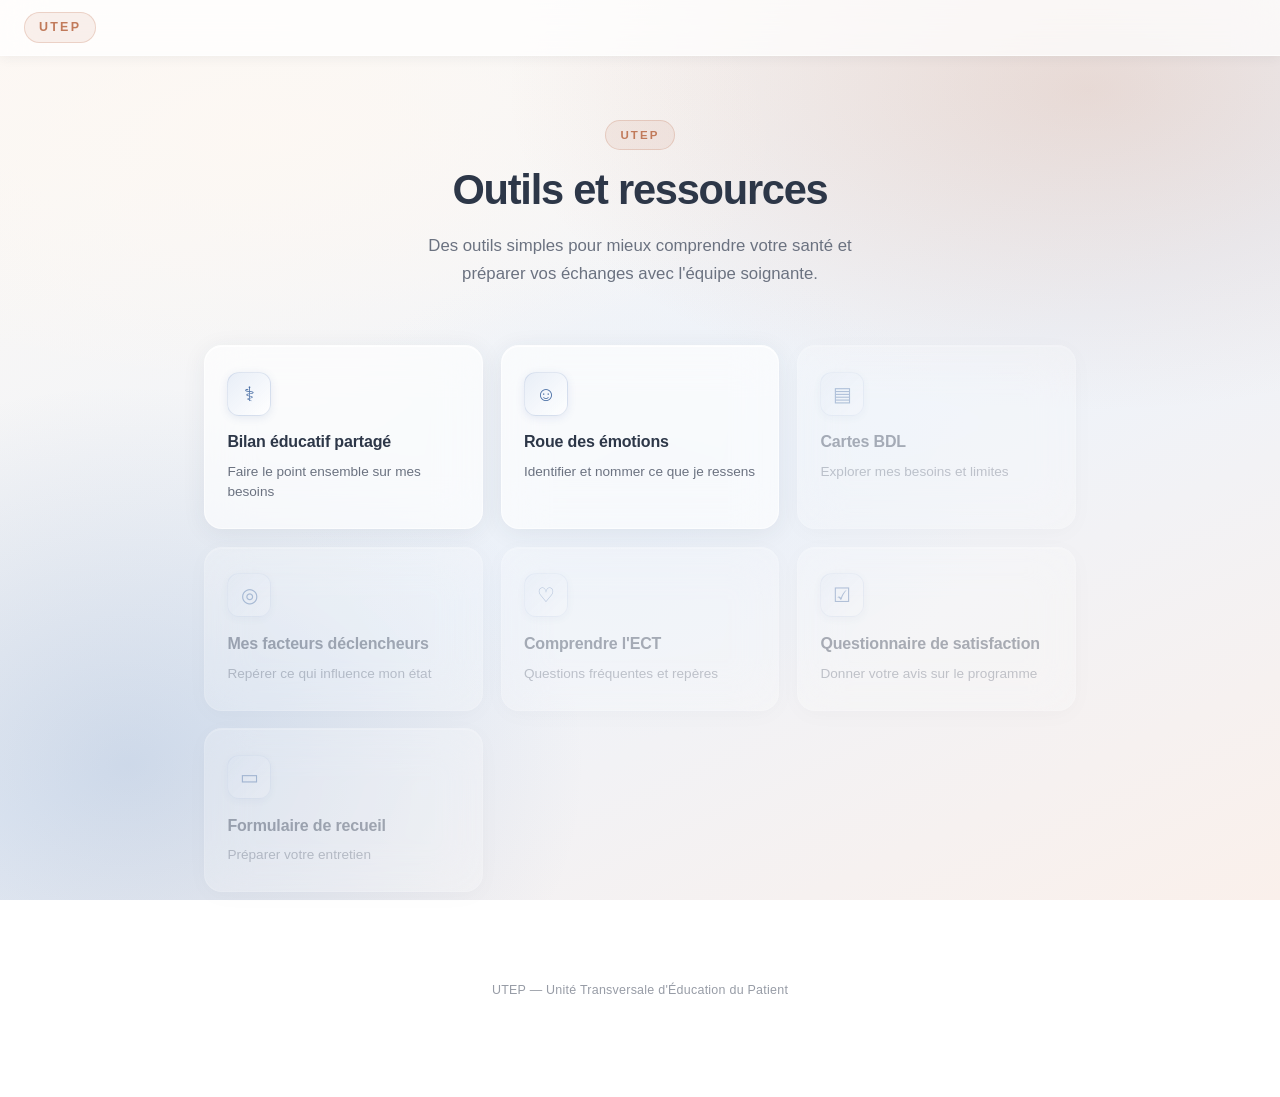
==== commit 224ecf45: "feat: add shared sticky navbar on all pages" ====
--- a/index.html
+++ b/index.html
@@ -5,8 +5,13 @@
 <meta name="viewport" content="width=device-width, initial-scale=1.0">
 <title>Outils et ressources — UTEP</title>
 <link rel="stylesheet" href="style.css">
+  <link rel="stylesheet" href="navbar.css">
 </head>
 <body>
+  <nav class="site-nav">
+    <span class="nav-logo">UTEP</span>
+    <div class="nav-actions"></div>
+  </nav>
   <div class="container">
 
     <header>
--- a/navbar.css
+++ b/navbar.css
@@ -0,0 +1,94 @@
+/* ── Navbar UTEP — partagée sur toutes les pages ── */
+
+.site-nav {
+  position: sticky;
+  top: 0;
+  z-index: 100;
+  display: flex;
+  align-items: center;
+  justify-content: space-between;
+  padding: 0 1.5rem;
+  height: 56px;
+  background: rgba(255, 255, 255, 0.72);
+  backdrop-filter: blur(20px);
+  -webkit-backdrop-filter: blur(20px);
+  border-bottom: 1px solid rgba(255, 255, 255, 0.55);
+  box-shadow: 0 1px 12px rgba(45, 55, 72, .07);
+}
+
+.nav-logo {
+  font-size: 0.78rem;
+  font-weight: 800;
+  letter-spacing: 0.18em;
+  text-transform: uppercase;
+  color: #C17A5A;
+  text-decoration: none;
+  background: rgba(193, 122, 90, .10);
+  border: 1px solid rgba(193, 122, 90, .25);
+  border-radius: 999px;
+  padding: 5px 14px;
+  transition: background 0.15s, border-color 0.15s;
+}
+.nav-logo:hover {
+  background: rgba(193, 122, 90, .18);
+  border-color: rgba(193, 122, 90, .45);
+}
+
+.nav-back {
+  display: flex;
+  align-items: center;
+  gap: 0.4rem;
+  font-size: 0.84rem;
+  font-weight: 600;
+  color: #6B7280;
+  text-decoration: none;
+  padding: 6px 12px;
+  border-radius: 10px;
+  transition: background 0.15s, color 0.15s;
+}
+.nav-back:hover {
+  background: rgba(45, 55, 72, .07);
+  color: #2D3748;
+}
+
+.nav-actions {
+  display: flex;
+  align-items: center;
+  gap: 0.5rem;
+}
+
+/* Boutons d'action dans la navbar */
+.nav-btn {
+  background: rgba(255, 255, 255, 0.62);
+  backdrop-filter: blur(12px);
+  -webkit-backdrop-filter: blur(12px);
+  border: 1px solid rgba(255, 255, 255, 0.55);
+  border-radius: 999px;
+  padding: 6px 16px;
+  font-size: 0.80rem;
+  font-weight: 600;
+  color: #6B7280;
+  cursor: pointer;
+  font-family: inherit;
+  transition: color 0.15s, border-color 0.15s, background 0.15s;
+}
+.nav-btn:hover {
+  color: #2D3748;
+  border-color: rgba(74, 111, 165, .35);
+  background: rgba(255, 255, 255, 0.85);
+}
+.nav-btn.primary {
+  background: #4A6FA5;
+  color: #fff;
+  border-color: #4A6FA5;
+}
+.nav-btn.primary:hover {
+  background: #3a5a8a;
+  border-color: #3a5a8a;
+  color: #fff;
+}
+
+@media (max-width: 500px) {
+  .site-nav { padding: 0 1rem; }
+  .nav-btn  { padding: 5px 10px; font-size: 0.75rem; }
+}
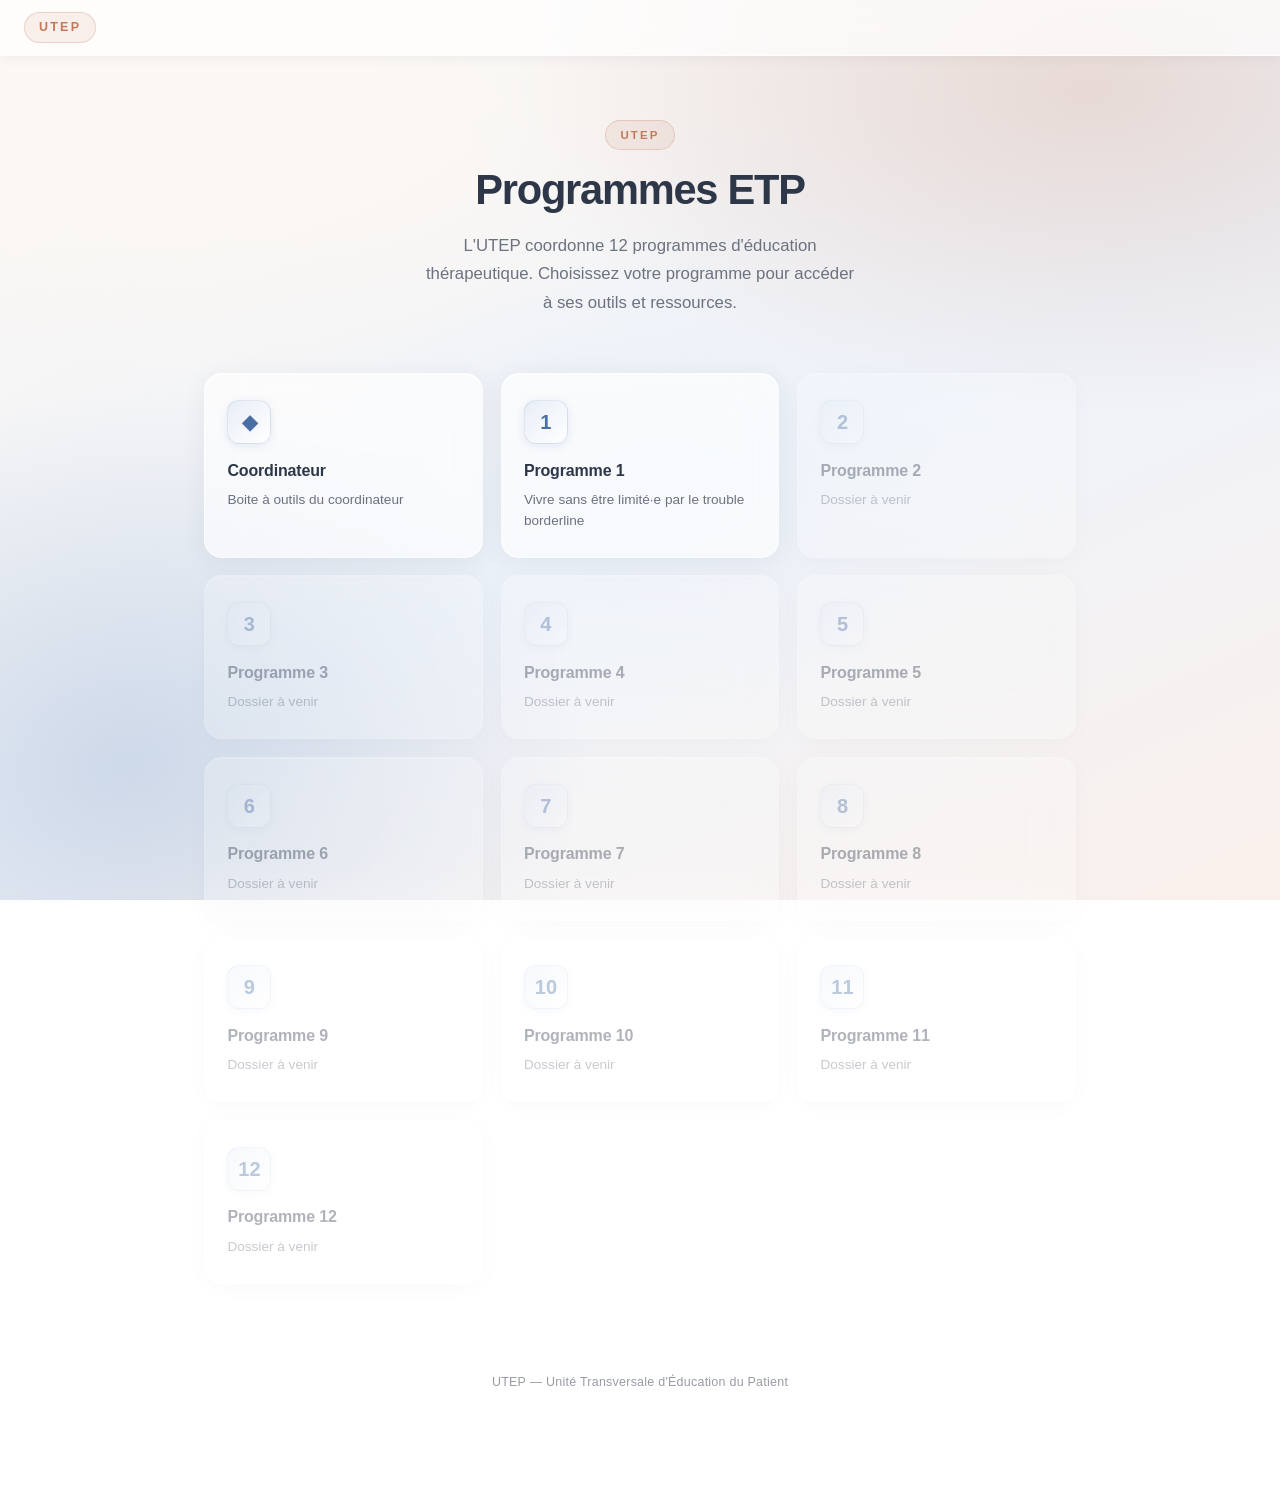
==== commit 5e523b20: "ajout card coordinateur et modif de la structure tous les programmes sont rangé dans une card dans l" ====
--- a/index.html
+++ b/index.html
@@ -3,7 +3,7 @@
 <head>
 <meta charset="UTF-8">
 <meta name="viewport" content="width=device-width, initial-scale=1.0">
-<title>Outils et ressources — UTEP</title>
+<title>Programmes ETP — UTEP</title>
 <link rel="stylesheet" href="style.css">
   <link rel="stylesheet" href="navbar.css">
 </head>
@@ -16,52 +16,88 @@
 
     <header>
       <p class="eyebrow">UTEP</p>
-      <h1>Outils et ressources</h1>
-      <p class="intro">Des outils simples pour mieux comprendre votre santé et préparer vos échanges avec l'équipe soignante.</p>
+      <h1>Programmes ETP</h1>
+      <p class="intro">L'UTEP coordonne 12 programmes d'éducation thérapeutique. Choisissez votre programme pour accéder à ses outils et ressources.</p>
     </header>
 
     <div class="grid">
 
-      <a href="bep.html" class="card">
-        <div class="icon">⚕</div>
-        <h2>Bilan éducatif partagé</h2>
-        <p>Faire le point ensemble sur mes besoins</p>
+      <a href="coordinateur.html" class="card">
+        <div class="icon">◆</div>
+        <h2>Coordinateur</h2>
+        <p>Boite à outils du coordinateur</p>
       </a>
 
-      <a href="roue-des-emotions.html" class="card">
-        <div class="icon">☺</div>
-        <h2>Roue des émotions</h2>
-        <p>Identifier et nommer ce que je ressens</p>
+      <a href="programme-1.html" class="card">
+        <div class="icon">1</div>
+        <h2>Programme 1</h2>
+        <p>Vivre sans être limité·e par le trouble borderline</p>
       </a>
 
-      <a href="cartes-bdl.html" class="card disabled">
-        <div class="icon">▤</div>
-        <h2>Cartes BDL</h2>
-        <p>Explorer mes besoins et limites</p>
+      <a href="#" class="card disabled">
+        <div class="icon">2</div>
+        <h2>Programme 2</h2>
+        <p>Dossier à venir</p>
       </a>
 
-      <a href="facteurs-declencheurs.html" class="card disabled">
-        <div class="icon">◎</div>
-        <h2>Mes facteurs déclencheurs</h2>
-        <p>Repérer ce qui influence mon état</p>
+      <a href="#" class="card disabled">
+        <div class="icon">3</div>
+        <h2>Programme 3</h2>
+        <p>Dossier à venir</p>
       </a>
 
-      <a href="comprendre-ect.html" class="card disabled">
-        <div class="icon">♡</div>
-        <h2>Comprendre l'ECT</h2>
-        <p>Questions fréquentes et repères</p>
+      <a href="#" class="card disabled">
+        <div class="icon">4</div>
+        <h2>Programme 4</h2>
+        <p>Dossier à venir</p>
       </a>
 
-      <a href="questionnaire-satisfaction.html" class="card disabled">
-        <div class="icon">☑</div>
-        <h2>Questionnaire de satisfaction</h2>
-        <p>Donner votre avis sur le programme</p>
+      <a href="#" class="card disabled">
+        <div class="icon">5</div>
+        <h2>Programme 5</h2>
+        <p>Dossier à venir</p>
       </a>
 
-      <a href="formulaire-recueil.html" class="card disabled">
-        <div class="icon">▭</div>
-        <h2>Formulaire de recueil</h2>
-        <p>Préparer votre entretien</p>
+      <a href="#" class="card disabled">
+        <div class="icon">6</div>
+        <h2>Programme 6</h2>
+        <p>Dossier à venir</p>
+      </a>
+
+      <a href="#" class="card disabled">
+        <div class="icon">7</div>
+        <h2>Programme 7</h2>
+        <p>Dossier à venir</p>
+      </a>
+
+      <a href="#" class="card disabled">
+        <div class="icon">8</div>
+        <h2>Programme 8</h2>
+        <p>Dossier à venir</p>
+      </a>
+
+      <a href="#" class="card disabled">
+        <div class="icon">9</div>
+        <h2>Programme 9</h2>
+        <p>Dossier à venir</p>
+      </a>
+
+      <a href="#" class="card disabled">
+        <div class="icon">10</div>
+        <h2>Programme 10</h2>
+        <p>Dossier à venir</p>
+      </a>
+
+      <a href="#" class="card disabled">
+        <div class="icon">11</div>
+        <h2>Programme 11</h2>
+        <p>Dossier à venir</p>
+      </a>
+
+      <a href="#" class="card disabled">
+        <div class="icon">12</div>
+        <h2>Programme 12</h2>
+        <p>Dossier à venir</p>
       </a>
 
     </div>
--- a/style.css
+++ b/style.css
@@ -141,6 +141,7 @@
   align-items: center;
   justify-content: center;
   font-size: 1.25rem;
+  font-weight: 800;
   margin-bottom: 0.4rem;
   border: 1px solid rgba(74, 111, 165, .15);
   transition: background 0.2s, color 0.2s, transform 0.2s;
@@ -202,6 +203,35 @@
   opacity: .7;
 }
 
+/* ── Carte coordinateur (sous-liste) ── */
+.card-sublist {
+  list-style: none;
+  margin: 0.2rem 0 0;
+  padding: 0;
+  display: flex;
+  flex-direction: column;
+  gap: 0.3rem;
+}
+
+.card-sublist li {
+  font-size: 0.85rem;
+  color: var(--gris);
+  padding-left: 0.9rem;
+  position: relative;
+}
+
+.card-sublist li::before {
+  content: '';
+  position: absolute;
+  left: 0;
+  top: 0.55em;
+  width: 4px;
+  height: 4px;
+  border-radius: 50%;
+  background: var(--gris);
+  opacity: 0.5;
+}
+
 /* ── Carte désactivée ── */
 .card.disabled {
   opacity: 0.38;
